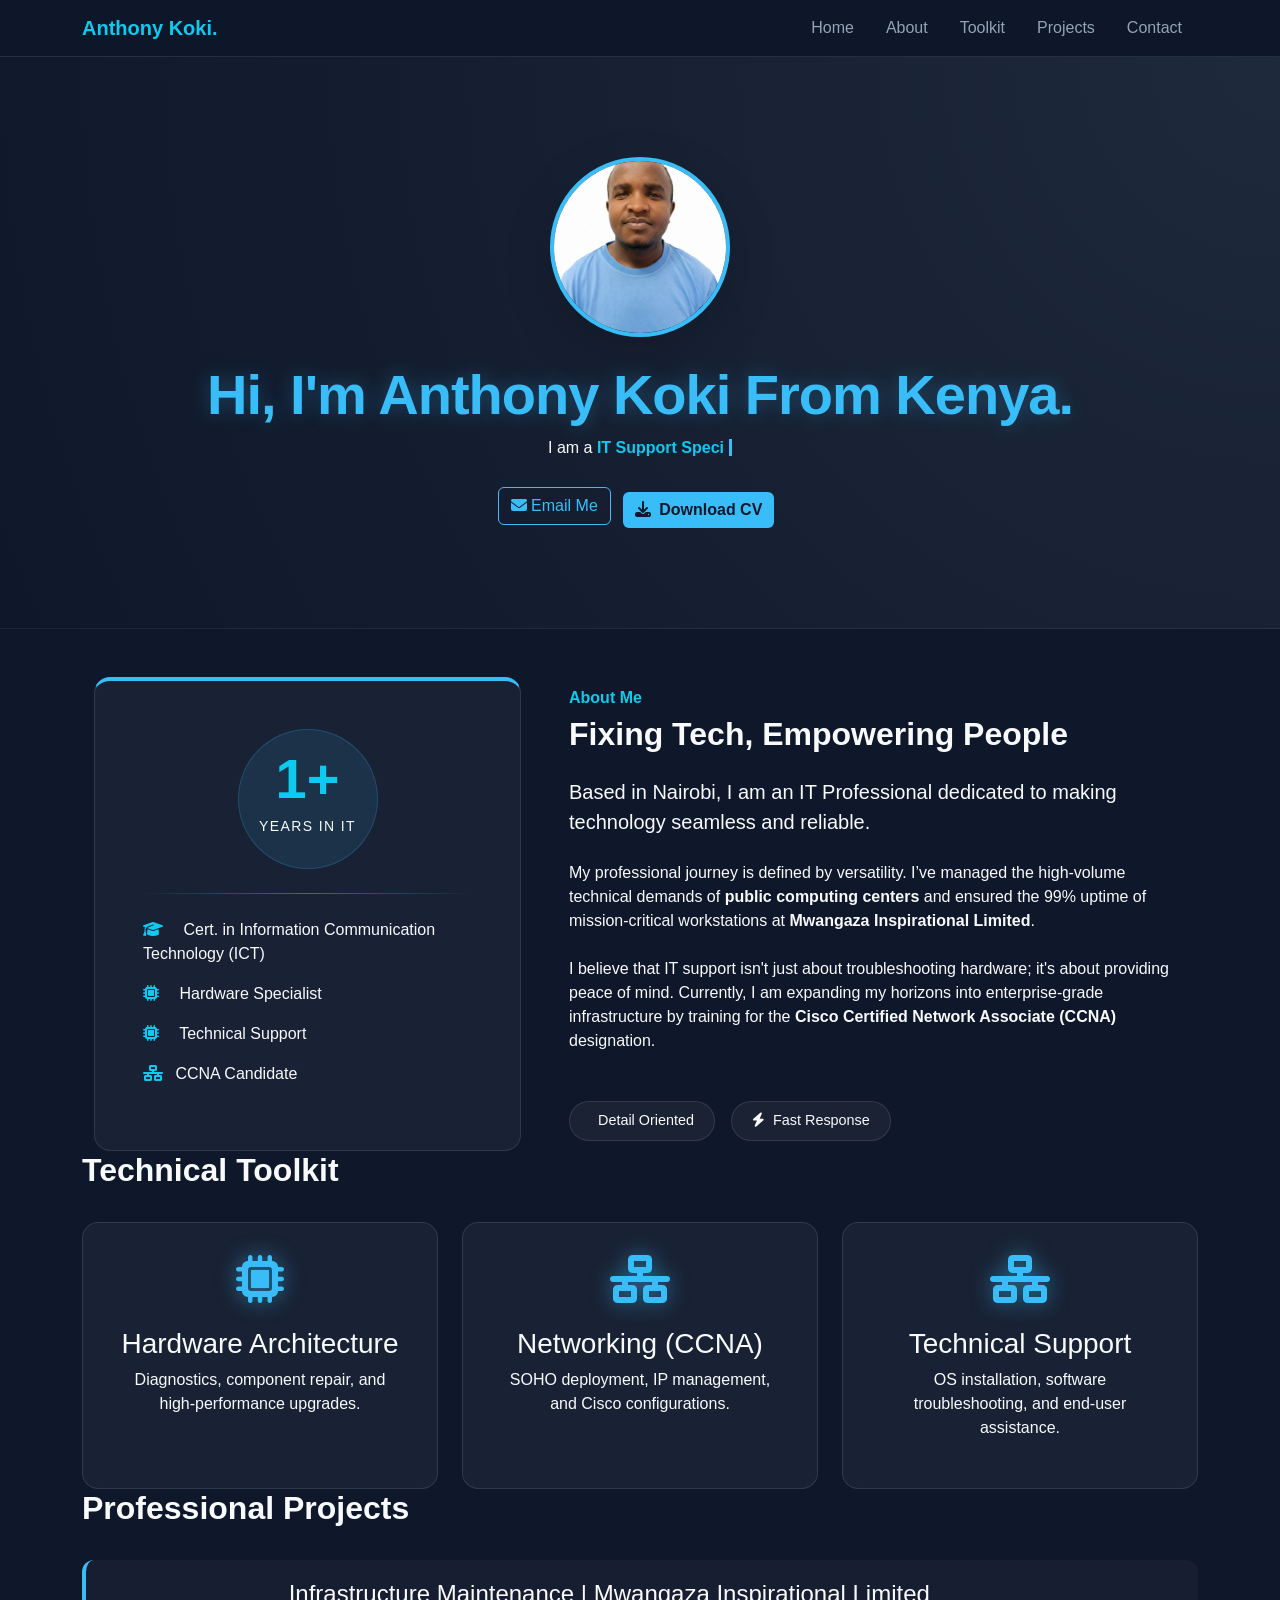
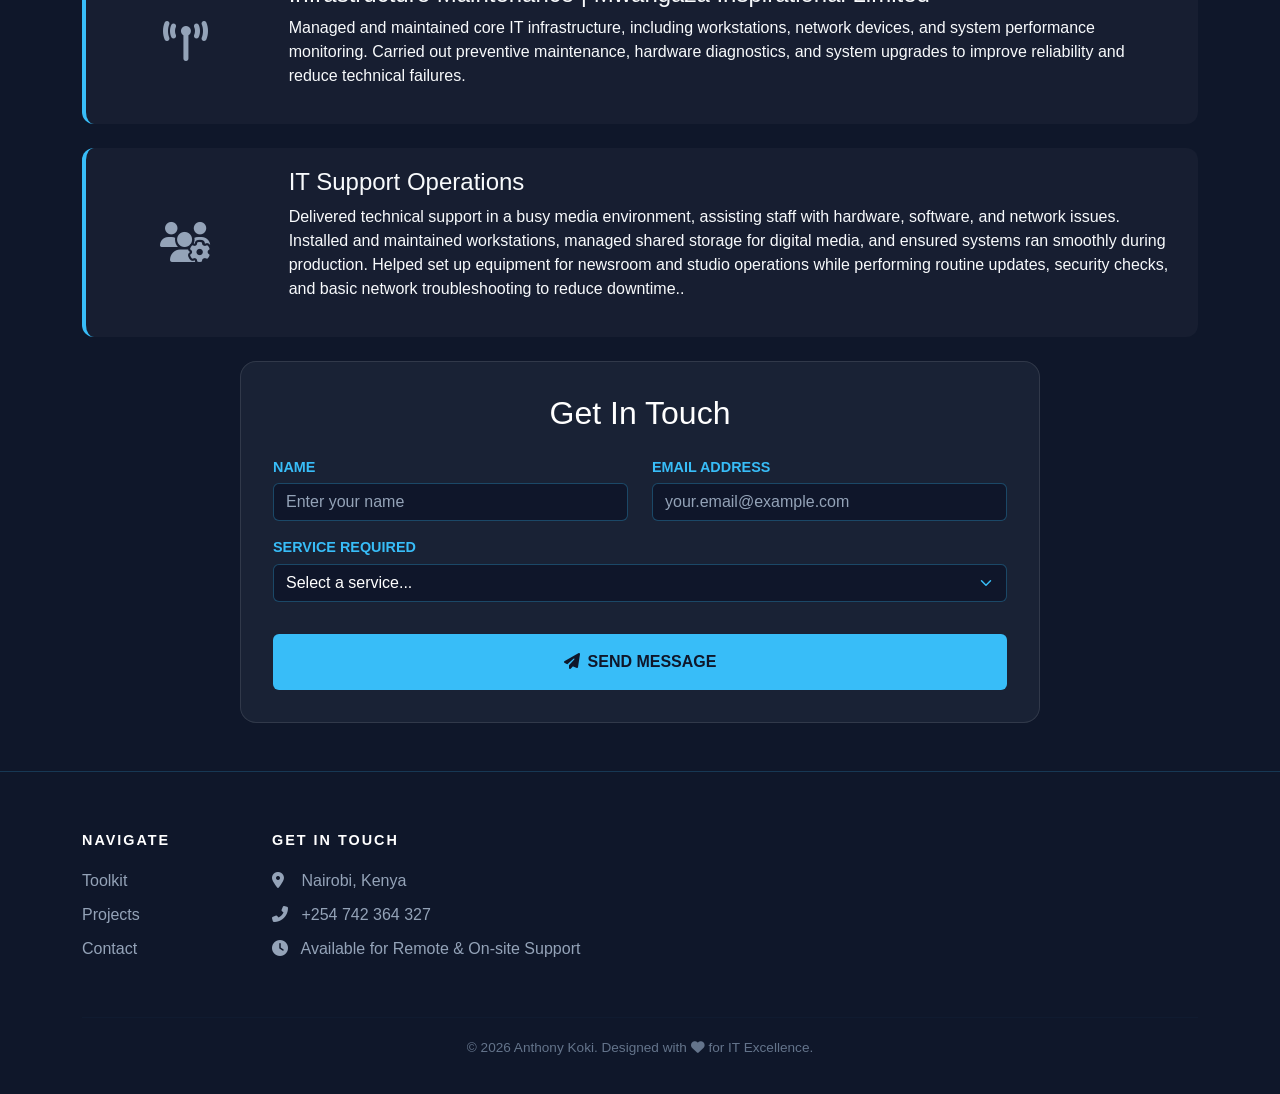
==== index.html @ ad9dd84d "Add files via upload" ====
<!DOCTYPE html>
<html lang="en">
<head>
    <meta charset="UTF-8">
    <meta name="viewport" content="width=device-width, initial-scale=1.0">
    <title>Anthony Koki | IT Portfolio</title>
    
    <link href="https://cdn.jsdelivr.net/npm/bootstrap@5.3.0/dist/css/bootstrap.min.css" rel="stylesheet">
    <link rel="stylesheet" href="https://cdnjs.cloudflare.com/ajax/libs/font-awesome/6.4.0/css/all.min.css">
    <link rel="stylesheet" href="style.css">
</head>
<link href="https://unpkg.com/aos@2.3.1/dist/aos.css" rel="stylesheet">
<nav class="navbar navbar-expand-lg navbar-dark sticky-top" style="background: rgba(15, 23, 42, 0.95); backdrop-filter: blur(10px); border-bottom: 1px solid rgba(255,255,255,0.1);">
    <div class="container">
        <a class="navbar-brand fw-bold text-info" href="#">Anthony Koki.</a>
        <button class="navbar-toggler" type="button" data-bs-toggle="collapse" data-bs-target="#navbarNav">
            <span class="navbar-toggler-icon"></span>
        </button>
        <div class="collapse navbar-collapse" id="navbarNav">
            <ul class="navbar-nav ms-auto">
                <li class="nav-item"><a class="nav-link px-3" href="#">Home</a></li>
                <li class="nav-item"><a class="nav-link px-3" href="#about">About</a></li>
                <li class="nav-item"><a class="nav-link px-3" href="#toolkit">Toolkit</a></li>
                <li class="nav-item"><a class="nav-link px-3" href="#projects">Projects</a></li>
                <li class="nav-item"><a class="nav-link px-3" href="#contact">Contact</a></li>
            </ul>
        </div>
    </div>
</nav>
<body class="dark-theme">

    <header class="hero-section text-center">
        <div class="container">
            <div class="mb-4">
                <img src="profile.png" alt="Anthony Koki" class="profile-img shadow-lg">
            </div>
            <h1 class="name-title">Hi, I'm Anthony Koki From Kenya.</h1>
            <p class="role-subtitle">
                     I am a <span id="typewriter" class="text-info fw-bold"></span>
             </p>
            <div class="btn-group-custom mt-4">
                <a href="#contact" class="btn btn-outline-cyan"><i class="fas fa-envelope"></i> Email Me</a>
                <a href="Anthony_Koki_CV.pdf" download="Anthony_Koki_CV" class="btn btn-cyan mx-2 mt-2">
                     <i class="fas fa-download me-2"></i>Download CV
                 </a>
            </div>
        </div>
    </header>

    <main class="container my-5">
<section class="section-padding" id="about">
    <div class="container">
        <div class="row align-items-center g-5">
            <div class="col-lg-5">
                <div class="about-card glass-card text-center p-5">
                    <div class="experience-badge mb-4">
                        <span class="display-4 fw-bold text-info">1+</span>
                        <p class="text-uppercase small tracking-widest mt-1">Years in IT</p>
                    </div>
                    <div class="divider-glow mb-4"></div>
                    <ul class="list-unstyled text-start">
                        <li class="mb-3"><i class="fas fa-graduation-cap text-info me-3"></i> Cert. in Information Communication Technology (ICT)</li>
                        <li class="mb-3"><i class="fas fa-microchip text-info me-3"></i> Hardware Specialist</li>
                        <li class="mb-3"><i class="fas fa-microchip text-info me-3"></i> Technical Support</li>
                        <li class="mb-3"><i class="fas fa-network-wired text-info me-2"></i> CCNA Candidate</li>
                    </ul>
                </div>
            </div>

            <div class="col-lg-7">
                <h6 class="text-info  fw-bold mb-2">About Me</h6>
                <h2 class="section-header mb-4">Fixing Tech, Empowering People</h2>
                <p class="lead text-main mb-4">
                    Based in Nairobi, I am an IT Professional dedicated to making technology seamless and reliable.
                </p>
                <p class="text-dim mb-4">
                    My professional journey is defined by versatility. I’ve managed the high-volume technical demands of <strong>public computing centers</strong> and ensured the 99% uptime of mission-critical workstations at <strong>Mwangaza Inspirational Limited</strong>.
                </p>
                <p class="text-dim">
                    I believe that IT support isn't just about troubleshooting hardware; it's about providing peace of mind. Currently, I am expanding my horizons into enterprise-grade infrastructure by training for the <strong>Cisco Certified Network Associate (CCNA)</strong> designation.
                </p>
                
                <div class="d-flex gap-3 mt-5">
                    <div class="badge-pill"><i class="fas fa-shield-check me-2"></i>Detail Oriented</div>
                    <div class="badge-pill"><i class="fas fa-bolt me-2"></i>Fast Response</div>
                </div>
            </div>
        </div>
    </div>
</section>
<section class="section-padding">
    <h2 class="section-header" id="toolkit">Technical Toolkit</h2>
    <div class="row g-4">
        <div class="col-md-4" data-aos="fade-up" data-aos-delay="100">
            <div class="glass-card text-center h-100">
                <i class="fas fa-microchip icon-glow"></i>
                <h3>Hardware Architecture</h3>
                <p>Diagnostics, component repair, and high-performance upgrades.</p>
            </div>
        </div>

        <div class="col-md-4" data-aos="fade-up" data-aos-delay="200">
            <div class="glass-card text-center h-100">
                <i class="fas fa-network-wired icon-glow"></i>
                <h3>Networking (CCNA)</h3>
                <p>SOHO deployment, IP management, and Cisco configurations.</p>
            </div>
        </div>

        <div class="col-md-4" data-aos="fade-up" data-aos-delay="200">
            <div class="glass-card text-center h-100">
                <i class="fas fa-network-wired icon-glow"></i>
                <h3>Technical Support</h3>
                <p>OS installation, software troubleshooting, and end-user assistance.</p>
            </div>
        </div>
    </div>
    
</section>

        <section class="section-padding" id="projects">
    <h2 class="section-header">Professional Projects</h2>
    
    <div class="project-card mb-4" data-aos="fade-right">
        <div class="row align-items-center">
            <div class="col-md-2 text-center">
                <div class="project-icon-box"><i class="fas fa-broadcast-tower"></i></div>
            </div>
            <div class="col-md-10">
                <h4>Infrastructure Maintenance | Mwangaza Inspirational Limited</h4>
                <p>Managed and maintained core IT infrastructure, including workstations, network devices, and system performance monitoring. Carried out preventive maintenance, hardware diagnostics, and system upgrades to improve reliability and reduce technical failures.</p>
            </div>
        </div>
    </div>

    <div class="project-card mb-4" data-aos="fade-right" data-aos-delay="200">
        <div class="row align-items-center">
            <div class="col-md-2 text-center">
                <div class="project-icon-box"><i class="fas fa-users-cog"></i></div>
            </div>
            <div class="col-md-10">
                <h4>IT Support Operations</h4>
                <p>Delivered technical support in a busy media environment, assisting staff with hardware, software, and network issues. Installed and maintained workstations, managed shared storage for digital media, and ensured systems ran smoothly during production. Helped set up equipment for newsroom and studio operations while performing routine updates, security checks, and basic network troubleshooting to reduce downtime..</p>
            </div>
        </div>
    </div>
</section>

        <section class="section-padding" id="contact" data-aos="zoom-in">
    <div class="glass-card mx-auto" style="max-width: 800px;">
        <h2 class="text-center mb-4 text-white">Get In Touch</h2>
        <form action="https://formspree.io/f/your-id" method="POST">
            <div class="row">
                <div class="col-md-6 mb-3">
                    <label class="form-label-custom">NAME</label>
                    <input type="text" name="name" class="form-control dark-input" placeholder="Enter your name" required>
                </div>
                <div class="col-md-6 mb-3">
                    <label class="form-label-custom">EMAIL ADDRESS</label>
                    <input type="email" name="email" class="form-control dark-input" placeholder="your.email@example.com" required>
                </div>
            </div>

            <div class="mb-3">
                <label class="form-label-custom">SERVICE REQUIRED</label>
                <select id="serviceSelect" name="service" class="form-select dark-input" onchange="toggleMessageBox()">
                    <option value="" disabled selected>Select a service...</option>
                    <option value="Hardware Repair">PC/Laptop Hardware Repair</option>
                    <option value="Network Setup">Network Installation & Troubleshooting</option>
                    <option value="System Maintenance">System Maintenance & Optimization</option>
                    <option value="Software/OS Support">OS Installation & Software Support</option>
                    <option value="CCTV/Other">Other Technical Support</option>
                </select>
            </div>

            <div id="messageContainer" class="mb-3" style="display: none;">
                <label class="form-label-custom">DESCRIPTION</label>
                <textarea id="messageBox" name="message" class="form-control dark-input" rows="4" placeholder="Briefly describe the issue..."></textarea>
            </div>

            <button type="submit" class="btn btn-cyan w-100 py-3 fw-bold text-uppercase mt-3">
                <i class="fas fa-paper-plane me-2"></i>Send Message
            </button>
        </form>
    </div>
</section>
    </main>

    <footer class="footer-section section-padding" data-aos="fade-up">
    <div class="container">
        <div class="row">
            <div class="col-lg-2 col-md-6 mb-4 mb-md-0">
                <h5 class="footer-subtitle">Navigate</h5>
                <ul class="footer-links">
                    <li><a href="#toolkit">Toolkit</a></li>
                    <li><a href="#projects">Projects</a></li>
                    <li><a href="#contact">Contact</a></li>
                </ul>
            </div>

            <div class="col-lg-4 col-md-12">
                <h5 class="footer-subtitle">Get in Touch</h5>
                <p class="footer-contact-item">
                    <i class="fas fa-map-marker-alt text-cyan"></i> Nairobi, Kenya
                </p>
                <p class="footer-contact-item">
                    <i class="fas fa-phone-alt text-cyan"></i> +254 742 364 327
                </p>
                <p class="footer-contact-item">
                    <i class="fas fa-clock text-cyan"></i> Available for Remote & On-site Support
                </p>
            </div>
        </div>

        <hr class="footer-divider">
        
        <div class="row">
            <div class="col-md-12 text-center">
                <p class="copyright">
                    &copy; 2026 Anthony Koki. Designed with <i class="fas fa-heart text-cyan"></i> for IT Excellence.
                </p>
            </div>
        </div>
    </div>
</footer>

    <script src="https://cdn.jsdelivr.net/npm/bootstrap@5.3.0/dist/js/bootstrap.bundle.min.js"></script>
    <script>
    const textElement = document.getElementById('typewriter');
    const phrases = [
        "IT Support Specialist.",
        "Network Technician.",
        "Hardware Expert."
    ];
    let phraseIndex = 0;
    let characterIndex = 0;

    function type() {
        if (characterIndex < phrases[phraseIndex].length) {
            textElement.textContent += phrases[phraseIndex].charAt(characterIndex);
            characterIndex++;
            setTimeout(type, 100);
        } else {
            setTimeout(erase, 2000);
        }
    }

    function erase() {
        if (characterIndex > 0) {
            textElement.textContent = phrases[phraseIndex].substring(0, characterIndex - 1);
            characterIndex--;
            setTimeout(erase, 50);
        } else {
            phraseIndex = (phraseIndex + 1) % phrases.length;
            setTimeout(type, 500);
        }
    }

    window.onload = type;

    function toggleMessageBox() {
    const serviceSelect = document.getElementById('serviceSelect');
    const messageContainer = document.getElementById('messageContainer');
    const messageBox = document.getElementById('messageBox');

    if (serviceSelect.value === "CCTV/Other") {
        // Show the box with a smooth fade-in effect if you want, 
        // or just simple display: block
        messageContainer.style.display = "block";
        messageBox.setAttribute('required', 'true'); // Make it mandatory only when visible
    } else {
        messageContainer.style.display = "none";
        messageBox.removeAttribute('required'); // Not required for standard services
    }
    
}
</script>
<script src="https://unpkg.com/aos@2.3.1/dist/aos.js"></script>
<script>
  AOS.init({
    duration: 1000,
    once: false,      // This allows animations to repeat every time you scroll
    mirror: true,     // This ensures elements animate out while scrolling past them
  });
</script>
</body>
</html>
---- style.css ----
:root {
    --bg-dark: #0f172a;
    --card-bg: #1e293b;
    --text-main: #f8fafc;
    --text-dim: #94a3b8;
    --cyan-glow: #38bdf8;
}

html { scroll-behavior: smooth; }

body.dark-theme {
    background-color: var(--bg-dark);
    color: var(--text-main);
    font-family: 'Segoe UI', Tahoma, Geneva, Verdana, sans-serif;
}

/* Hero Section */
.hero-section {
    padding: 100px 0;
    background: radial-gradient(circle at top right, #1e293b, #0f172a);
    border-bottom: 1px solid rgba(255, 255, 255, 0.05);
}

.name-title {
    font-size: 3.5rem;
    font-weight: 800;
    letter-spacing: -1px;
    color: var(--cyan-glow);
    text-shadow: 0 0 20px rgba(56, 189, 248, 0.3);
}

/* Glassmorphism Cards */
.glass-card {
    background: rgba(30, 41, 59, 0.7);
    backdrop-filter: blur(10px);
    border: 1px solid rgba(255, 255, 255, 0.1);
    border-radius: 16px;
    padding: 2rem;
    transition: transform 0.3s ease, border 0.3s ease;
}

.glass-card:hover {
    transform: translateY(-5px);
    border-color: var(--cyan-glow);
}

.icon-glow {
    font-size: 3rem;
    color: var(--cyan-glow);
    margin-bottom: 1.5rem;
    filter: drop-shadow(0 0 10px rgba(56, 189, 248, 0.5));
}

/* Project Cards */
.project-card {
    background: rgba(255, 255, 255, 0.03);
    border-radius: 12px;
    padding: 20px;
    border-left: 4px solid var(--cyan-glow);
}

.project-icon-box {
    font-size: 2.5rem;
    color: var(--text-dim);
}

/* Forms */
.dark-input {
    background: rgba(15, 23, 42, 0.8);
    border: 1px solid rgba(255, 255, 255, 0.1);
    color: white;
}

.dark-input:focus {
    background: #0f172a;
    border-color: var(--cyan-glow);
    color: white;
    box-shadow: 0 0 10px rgba(56, 189, 248, 0.2);
}

/* Buttons */
.btn-cyan {
    background-color: var(--cyan-glow);
    border: none;
    color: #0f172a;
    font-weight: 600;
}

.btn-cyan:hover {
    background-color: #7dd3fc;
    transform: scale(1.05);
}

.btn-outline-cyan {
    color: var(--cyan-glow);
    border-color: var(--cyan-glow);
}

.section-header {
    font-weight: 700;
    margin-bottom: 2rem;
    color: var(--text-main);
}

/* Profile Image Styling */
.profile-img {
    width: 180px;
    height: 180px;
    border-radius: 50%; /* Makes it circular */
    object-fit: cover; /* Prevents stretching */
    border: 4px solid var(--cyan-glow);
    box-shadow: 0 0 20px rgba(56, 189, 248, 0.4);
    transition: transform 0.3s ease;
}

.profile-img:hover {
    transform: scale(1.05);
}

.tech-badge {
    background: rgba(56, 189, 248, 0.1);
    border: 1px solid rgba(56, 189, 248, 0.3);
    padding: 5px 15px;
    border-radius: 20px;
    font-size: 0.8rem;
    color: var(--cyan-glow);
    transition: all 0.3s ease;
}

.tech-badge:hover {
    background: var(--cyan-glow);
    color: #0f172a;
    box-shadow: 0 0 15px var(--cyan-glow);
    cursor: default;
}

#typewriter {
    border-right: 3px solid var(--cyan-glow);
    padding-right: 5px;
    animation: blink 0.7s infinite;
}

@keyframes blink {
    50% { border-color: transparent; }
}

/* Enhanced Form Visibility */
.dark-input {
    background: rgba(15, 23, 42, 0.9); /* Slightly more solid for contrast */
    border: 1px solid rgba(56, 189, 248, 0.3);
    color: #ffffff !important; /* Forces typed text to be pure white */
    font-weight: 500;
}

/* This makes the "Placeholder" text (the hints) bright and readable */
.dark-input::placeholder {
    color: #94a3b8 !important; /* High-contrast grey-blue */
    opacity: 1; /* Browser fix to ensure color shows */
}

/* When you click inside the box (Focus) */
.dark-input:focus {
    background: #0f172a;
    border-color: var(--cyan-glow) !important;
    color: #ffffff !important;
    box-shadow: 0 0 15px rgba(56, 189, 248, 0.4);
    outline: none;
}

/* High-visibility Labels */
.form-label-custom {
    color: var(--cyan-glow);
    font-weight: 600;
    font-size: 0.9rem;
    margin-bottom: 5px;
    display: block;
}

/* Fix for the Dropdown Arrow Visibility */
select.dark-input {
    background-image: url("data:image/svg+xml,%3csvg xmlns='http://www.w3.org/2000/svg' viewBox='0 0 16 16'%3e%3cpath fill='none' stroke='%2338bdf8' stroke-linecap='round' stroke-linejoin='round' stroke-width='2' d='m2 5 6 6 6-6'/%3e%3c/svg%3e");
    background-repeat: no-repeat;
    background-position: right 0.75rem center;
    background-size: 16px 12px;
    appearance: none; /* Removes default arrow */
}

/* Styling the options inside the dropdown */
select.dark-input option {
    background-color: #1e293b; /* Matches your card color */
    color: #ffffff;
}

#messageContainer {
    animation: fadeIn 0.5s ease-in-out;
}

@keyframes fadeIn {
    from { opacity: 0; transform: translateY(-10px); }
    to { opacity: 1; transform: translateY(0); }
}

/* Floating animation for the Profile Image or Title */
.profile-img, .main-title {
    animation: float 4s ease-in-out infinite;
}

@keyframes float {
    0% { transform: translateY(0px); }
    50% { transform: translateY(-15px); }
    100% { transform: translateY(0px); }
}

.glass-card {
    /* ... existing styles ... */
    animation: border-glow 5s infinite secondary;
}

@keyframes border-glow {
    0%, 100% { border-color: rgba(56, 189, 248, 0.1); }
    50% { border-color: rgba(56, 189, 248, 0.6); box-shadow: 0 0 20px rgba(56, 189, 248, 0.2); }
}

/* Footer Styling */
.footer-section {
    background: #0f172a; /* Deep navy to match theme */
    border-top: 1px solid rgba(56, 189, 248, 0.2);
    padding-top: 60px;
    padding-bottom: 20px;
}

.footer-title {
    color: #ffffff;
    font-weight: 800;
    letter-spacing: 1px;
    margin-bottom: 20px;
    position: relative;
}

.footer-subtitle {
    color: #ffffff;
    font-weight: 600;
    margin-bottom: 20px;
    text-transform: uppercase;
    font-size: 0.9rem;
    letter-spacing: 2px;
}

.footer-links {
    list-style: none;
    padding: 0;
}

.footer-links li {
    margin-bottom: 10px;
}

.footer-links a {
    color: #94a3b8;
    text-decoration: none;
    transition: color 0.3s ease;
}

.footer-links a:hover {
    color: var(--cyan-glow);
}

.social-links a {
    color: #94a3b8;
    font-size: 1.5rem;
    margin-right: 15px;
    transition: all 0.3s ease;
}

.social-links a:hover {
    color: var(--cyan-glow);
    transform: translateY(-3px);
    display: inline-block;
}

.footer-contact-item {
    color: #94a3b8;
    margin-bottom: 10px;
}

.footer-contact-item i {
    width: 25px;
}

.footer-divider {
    border-color: rgba(56, 189, 248, 0.1);
    margin: 40px 0 20px 0;
}

.copyright {
    color: #64748b;
    font-size: 0.85rem;
}
.nav-link {
    color: var(--text-dim) !important;
    font-weight: 500;
    transition: color 0.3s ease;
}

.nav-link:hover {
    color: var(--cyan-glow) !important;
}

/* Add padding to sections so the nav doesn't cover the titles when scrolling */
section {
    scroll-margin-top: 80px;
}

/* About Section Custom Styling */
.about-card {
    border-top: 4px solid var(--cyan-glow);
    position: relative;
    overflow: hidden;
}

.experience-badge {
    background: rgba(56, 189, 248, 0.1);
    border-radius: 50%;
    width: 140px;
    height: 140px;
    display: flex;
    flex-direction: column;
    align-items: center;
    justify-content: center;
    margin: 0 auto;
    border: 1px solid rgba(56, 189, 248, 0.2);
}

.divider-glow {
    height: 1px;
    width: 100%;
    background: linear-gradient(90deg, transparent, var(--cyan-glow), transparent);
    opacity: 0.5;
}

.badge-pill {
    background: rgba(255, 255, 255, 0.05);
    border: 1px solid rgba(255, 255, 255, 0.1);
    padding: 8px 20px;
    border-radius: 50px;
    font-size: 0.9rem;
    color: var(--text-main);
    transition: all 0.3s ease;
}

.badge-pill:hover {
    background: rgba(56, 189, 248, 0.1);
    border-color: var(--cyan-glow);
    color: var(--cyan-glow);
}

.tracking-widest {
    letter-spacing: 0.1em;
}
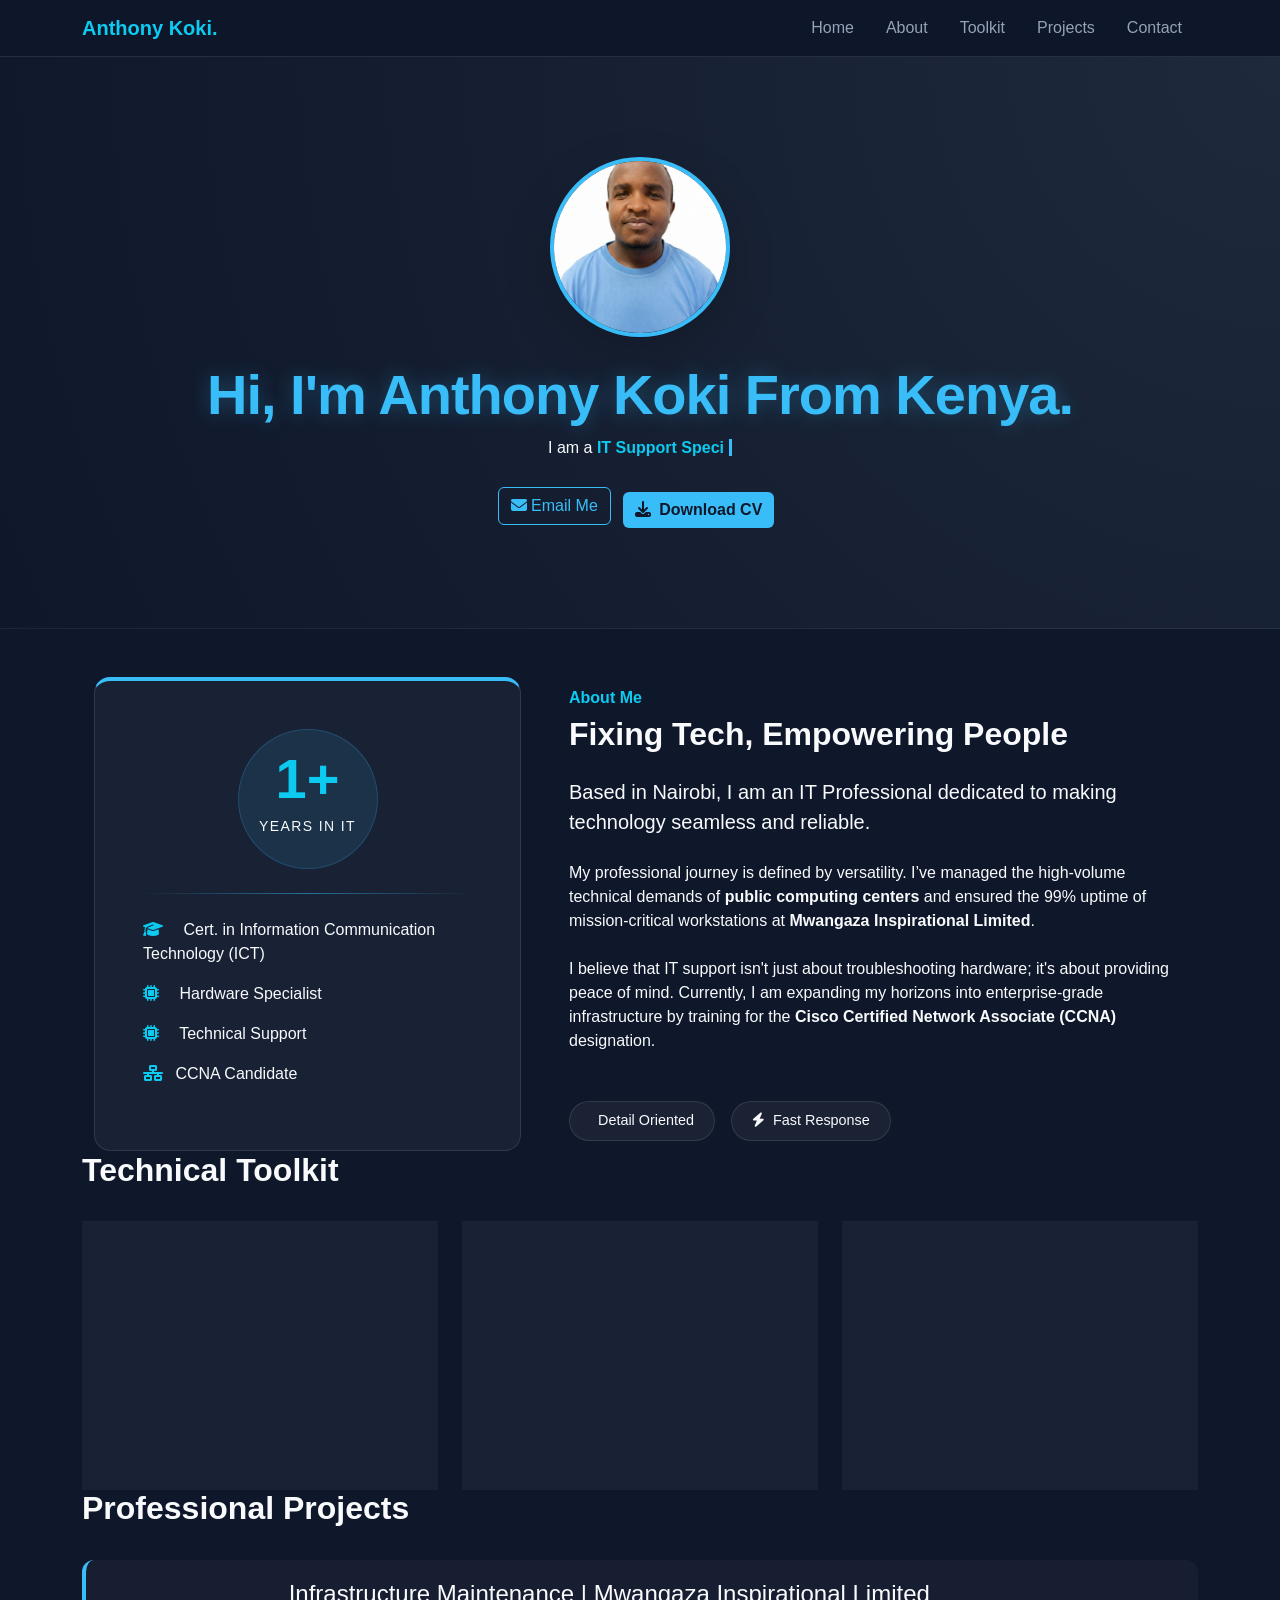
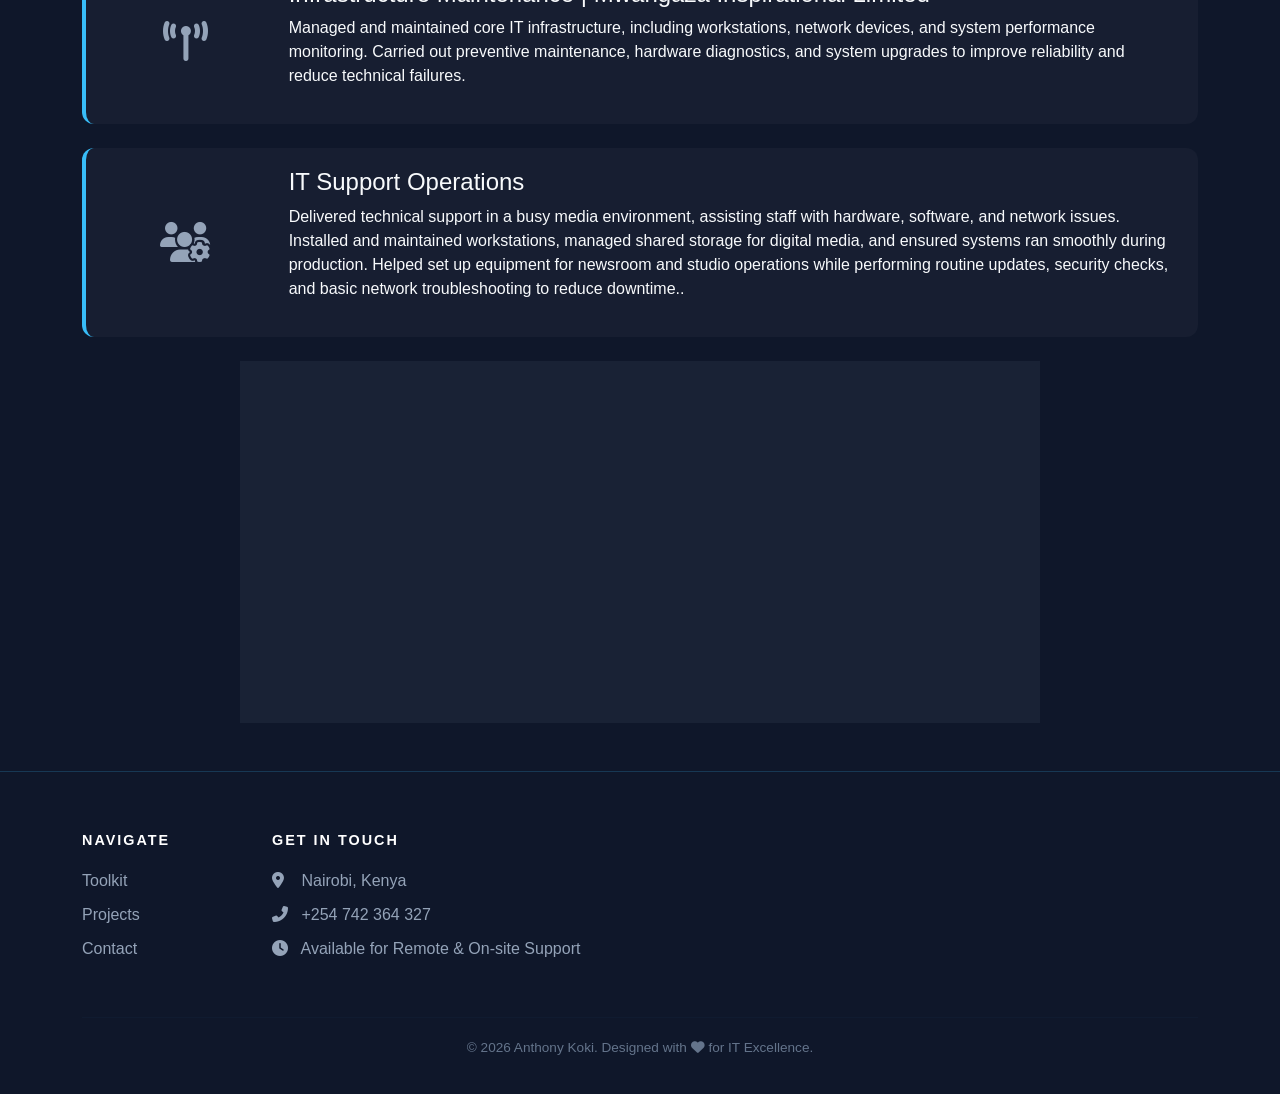
==== commit 343b5cae: "Update index.html" ====
--- a/index.html
+++ b/index.html
@@ -263,11 +263,10 @@
     const messageContainer = document.getElementById('messageContainer');
     const messageBox = document.getElementById('messageBox');
 
-    if (serviceSelect.value === "CCTV/Other") {
-        // Show the box with a smooth fade-in effect if you want, 
-        // or just simple display: block
+    if (serviceSelect.value === "CCTV/Other") {+
         messageContainer.style.display = "block";
-        messageBox.setAttribute('required', 'true'); // Make it mandatory only when visible
+        messageBox.setAttribute('required', 'true'); 
     } else {
         messageContainer.style.display = "none";
         messageBox.removeAttribute('required'); // Not required for standard services
@@ -279,8 +278,8 @@
 <script>
   AOS.init({
     duration: 1000,
-    once: false,      // This allows animations to repeat every time you scroll
-    mirror: true,     // This ensures elements animate out while scrolling past them
+    once: false,     
+    mirror: true,     
   });
 </script>
 </body>
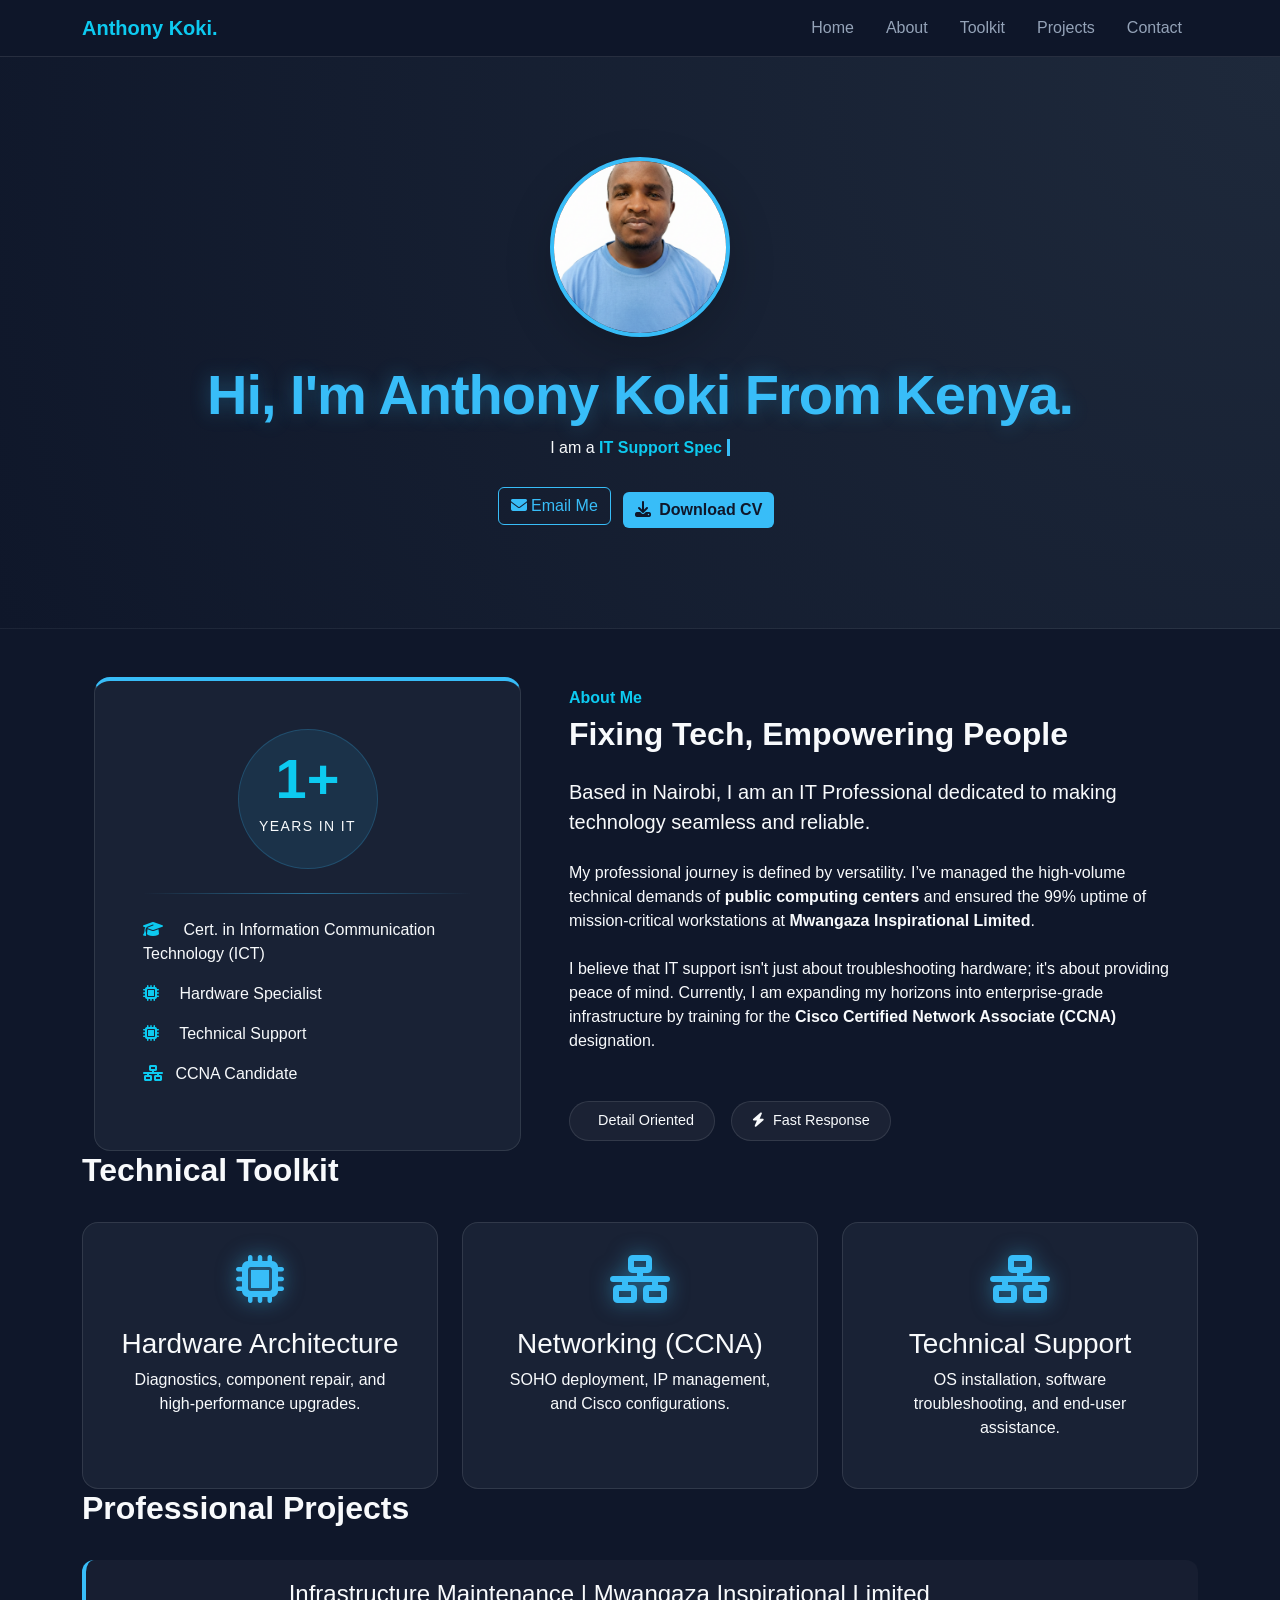
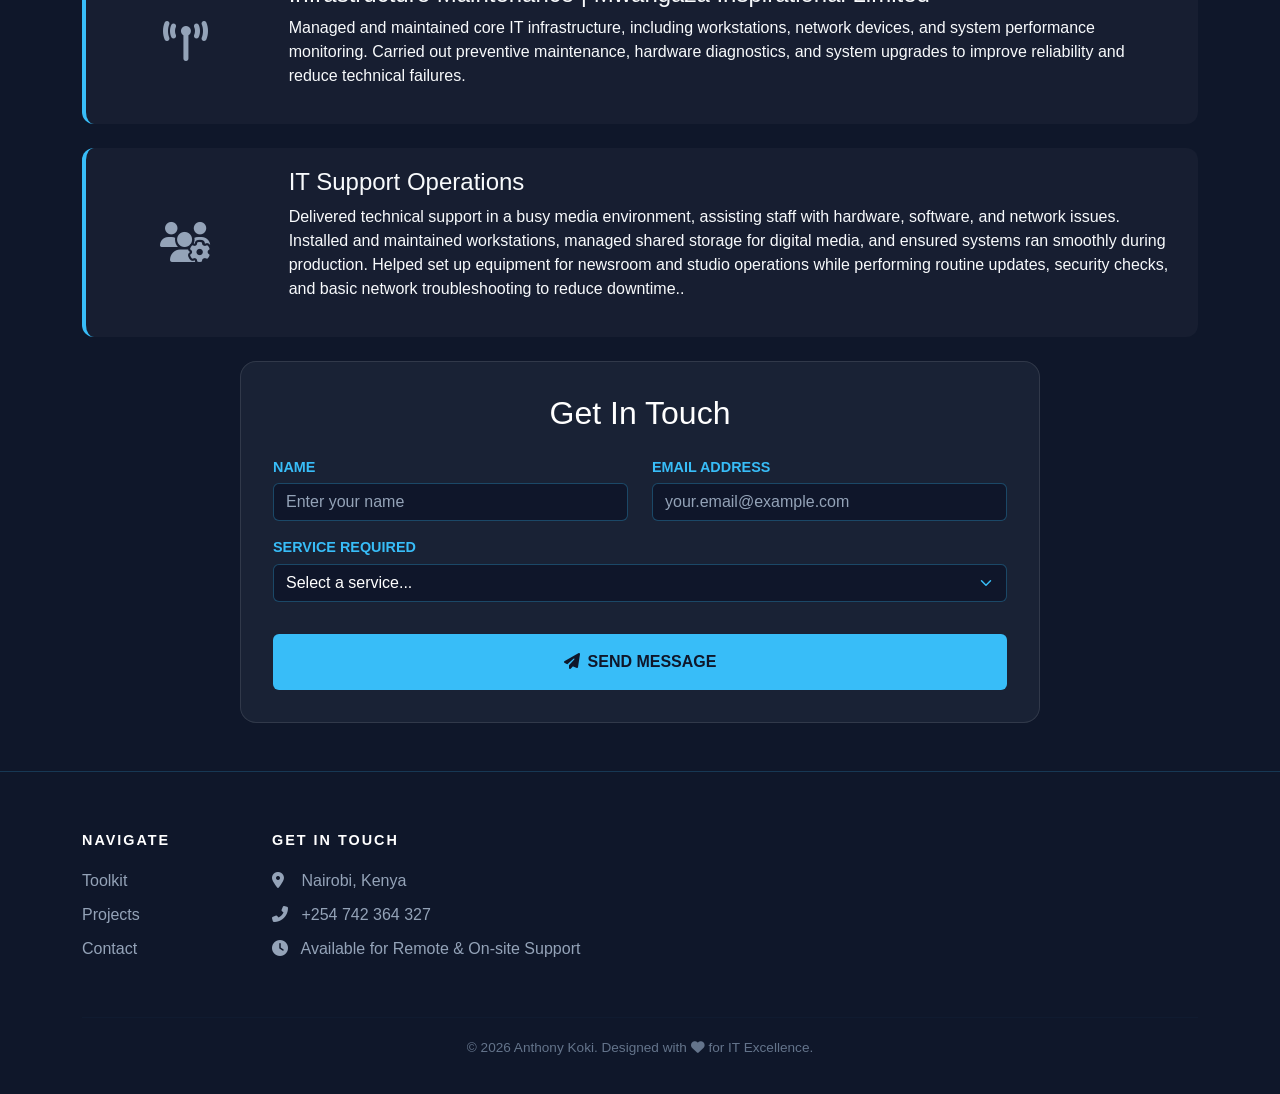
==== commit f6ec3166: "Update index.html" ====
--- a/index.html
+++ b/index.html
@@ -269,7 +269,7 @@
         messageBox.setAttribute('required', 'true'); 
     } else {
         messageContainer.style.display = "none";
-        messageBox.removeAttribute('required'); // Not required for standard services
+        messageBox.removeAttribute('required');
     }
     
 }
